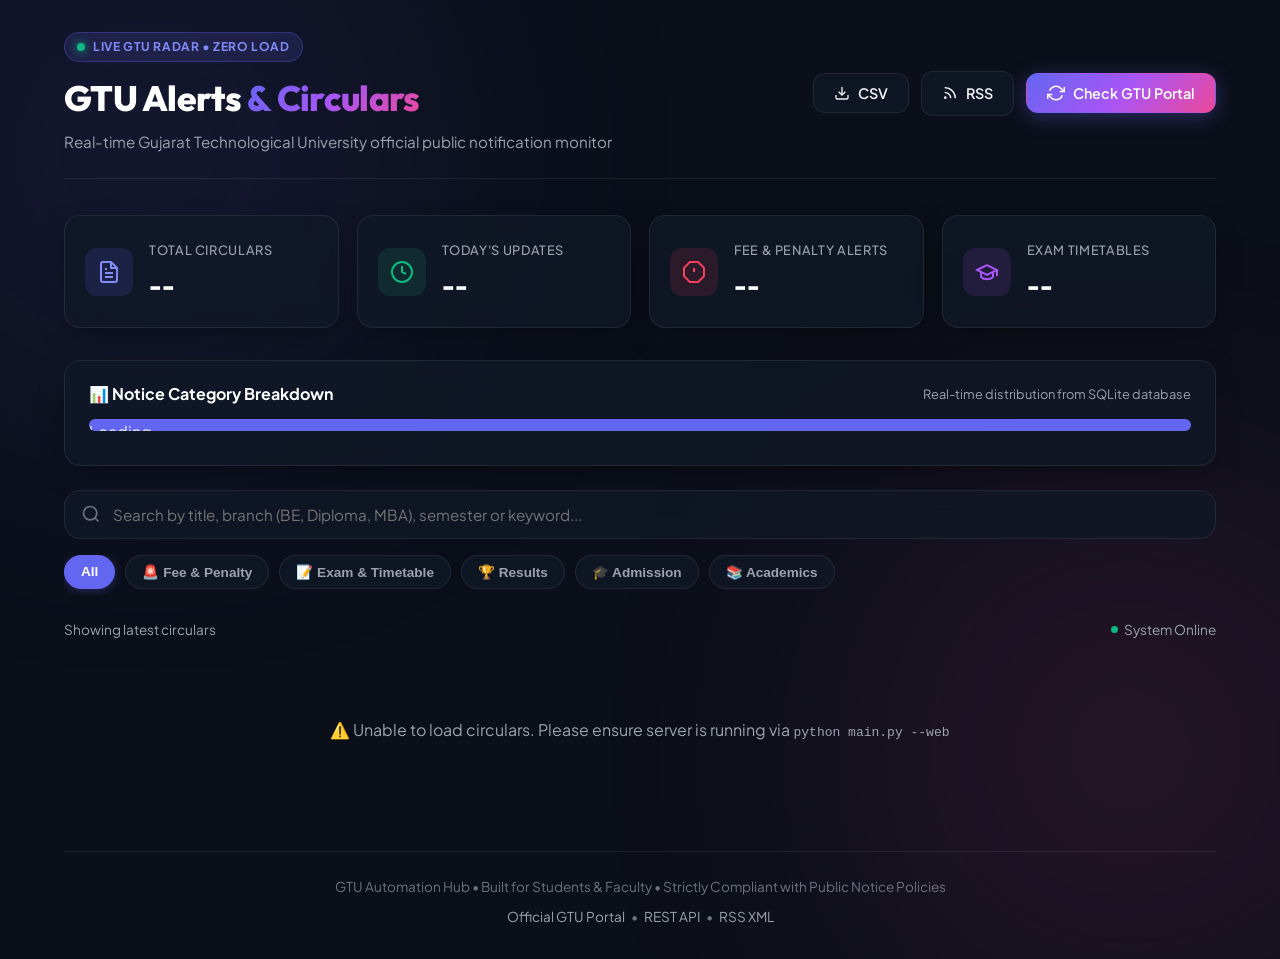
==== index.html @ a93003b1 "feat: add root index.html for GitHub Pages entrypoint" ====
<!DOCTYPE html>
<html lang="en">
<head>
    <meta charset="UTF-8">
    <meta http-equiv="refresh" content="0; url=web/index.html">
    <title>GTU Alerts Portal</title>
    <script type="text/javascript">
        window.location.href = "web/index.html";
    </script>
</head>
<body style="background: #0b0f19; color: #fff; font-family: sans-serif; display: flex; align-items: center; justify-content: center; height: 100vh; margin: 0;">
    <div style="text-align: center;">
        <h2 style="color: #6366f1;">GTU Alerts & Circulars Portal</h2>
        <p>Redirecting to dashboard...</p>
        <p><a href="web/index.html" style="color: #38bdf8;">Click here if you are not redirected automatically</a></p>
    </div>
</body>
</html>
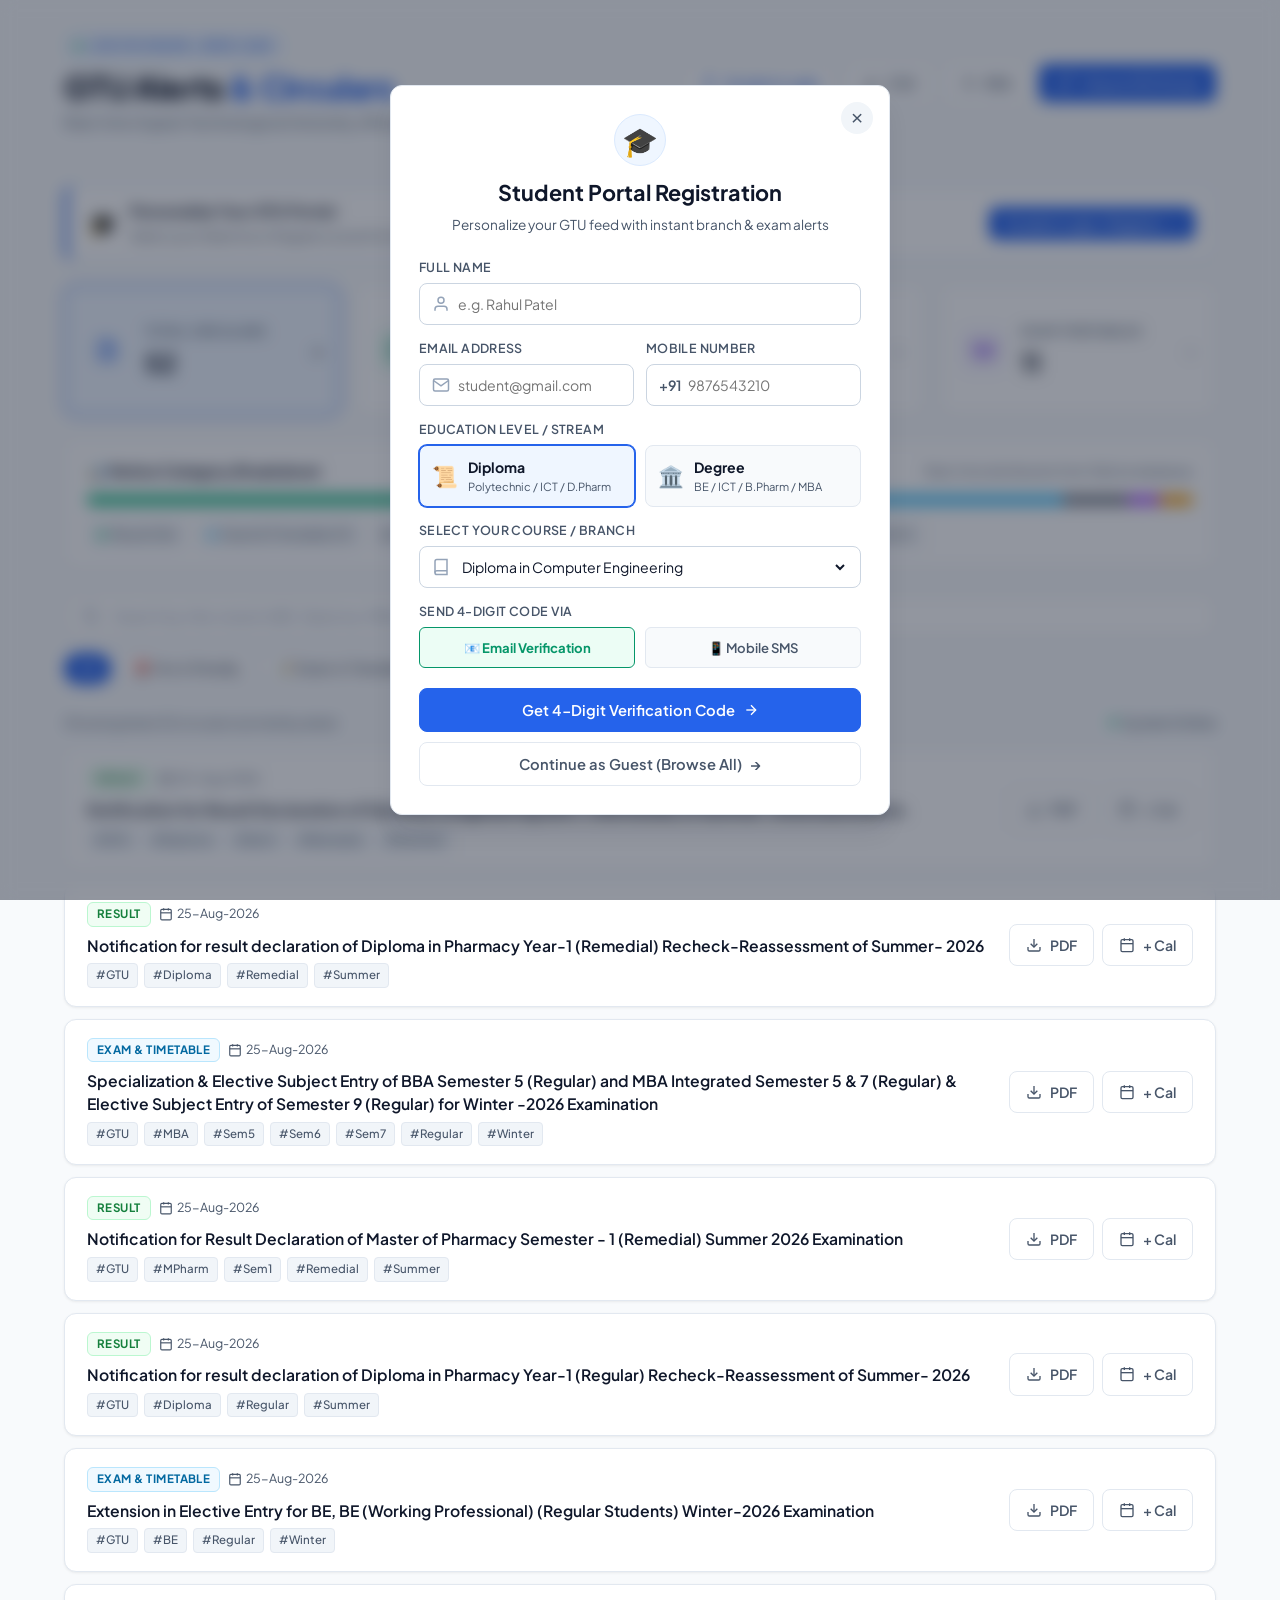
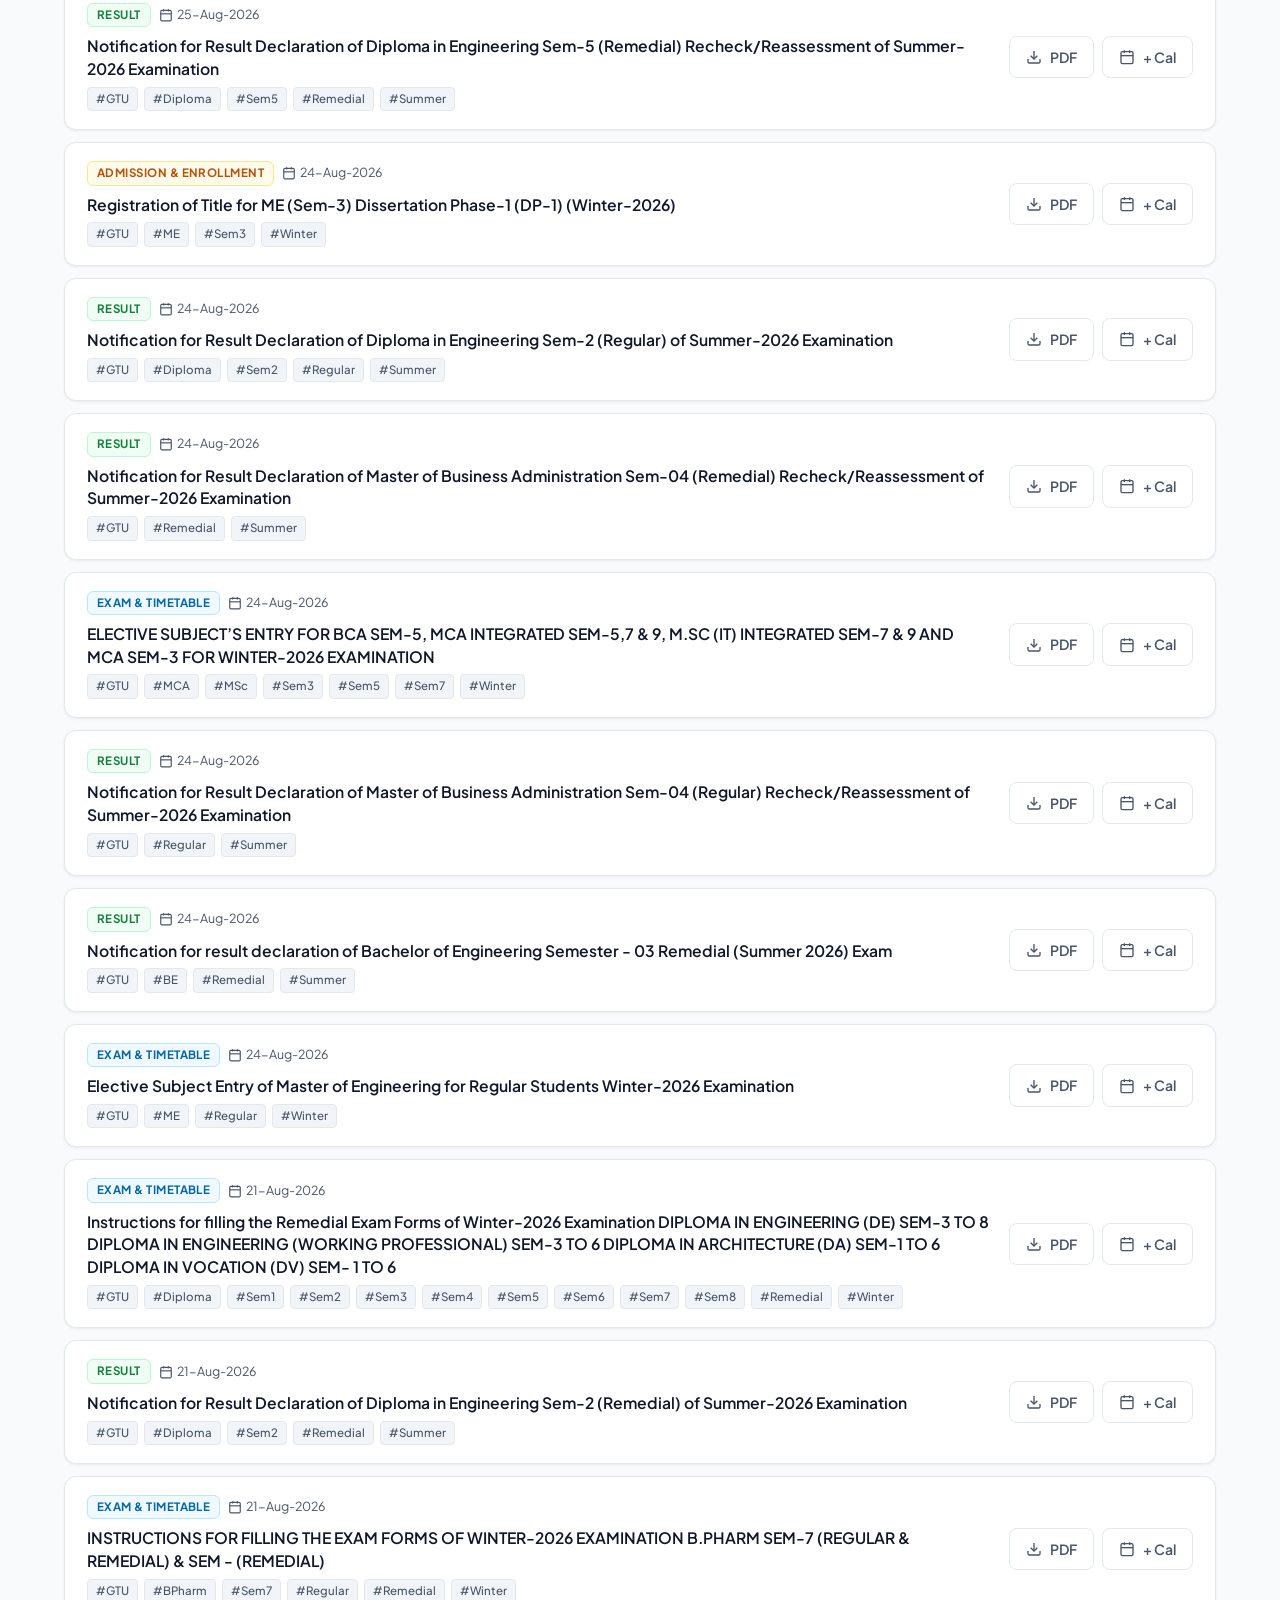
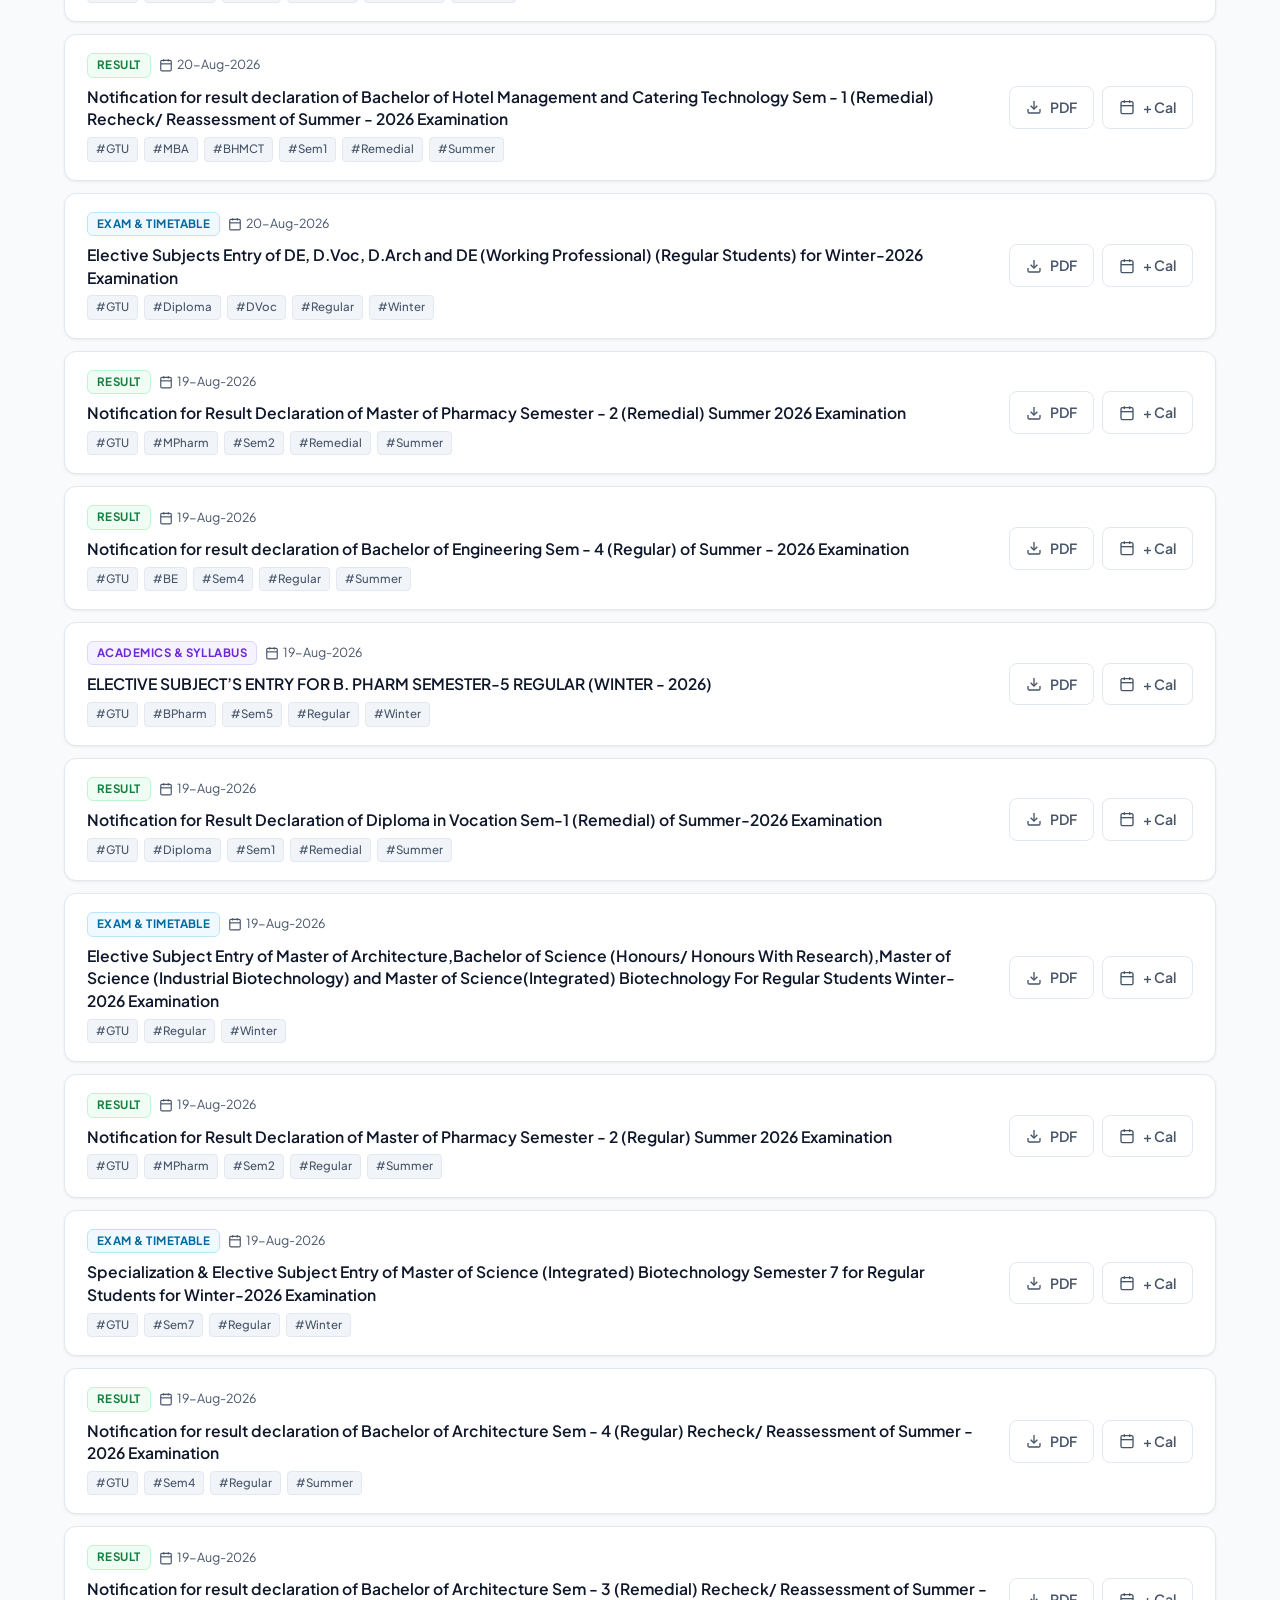
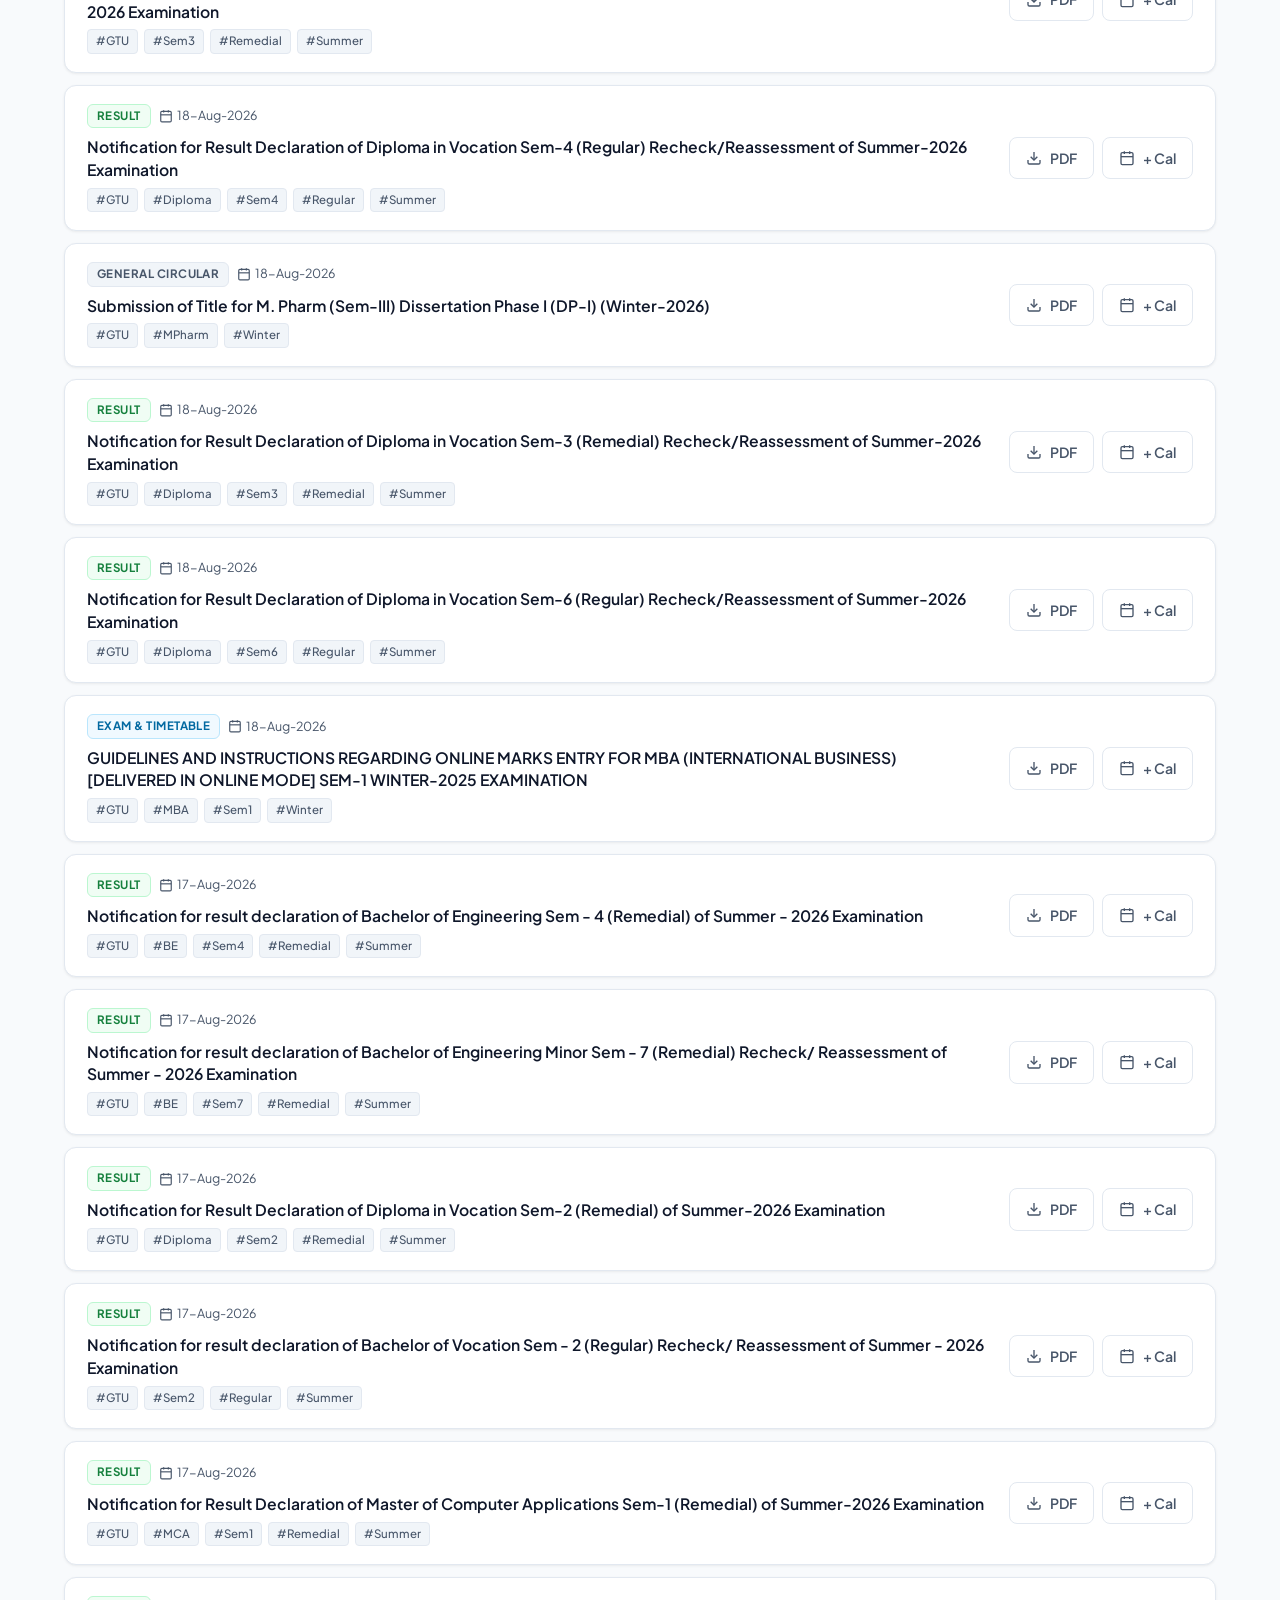
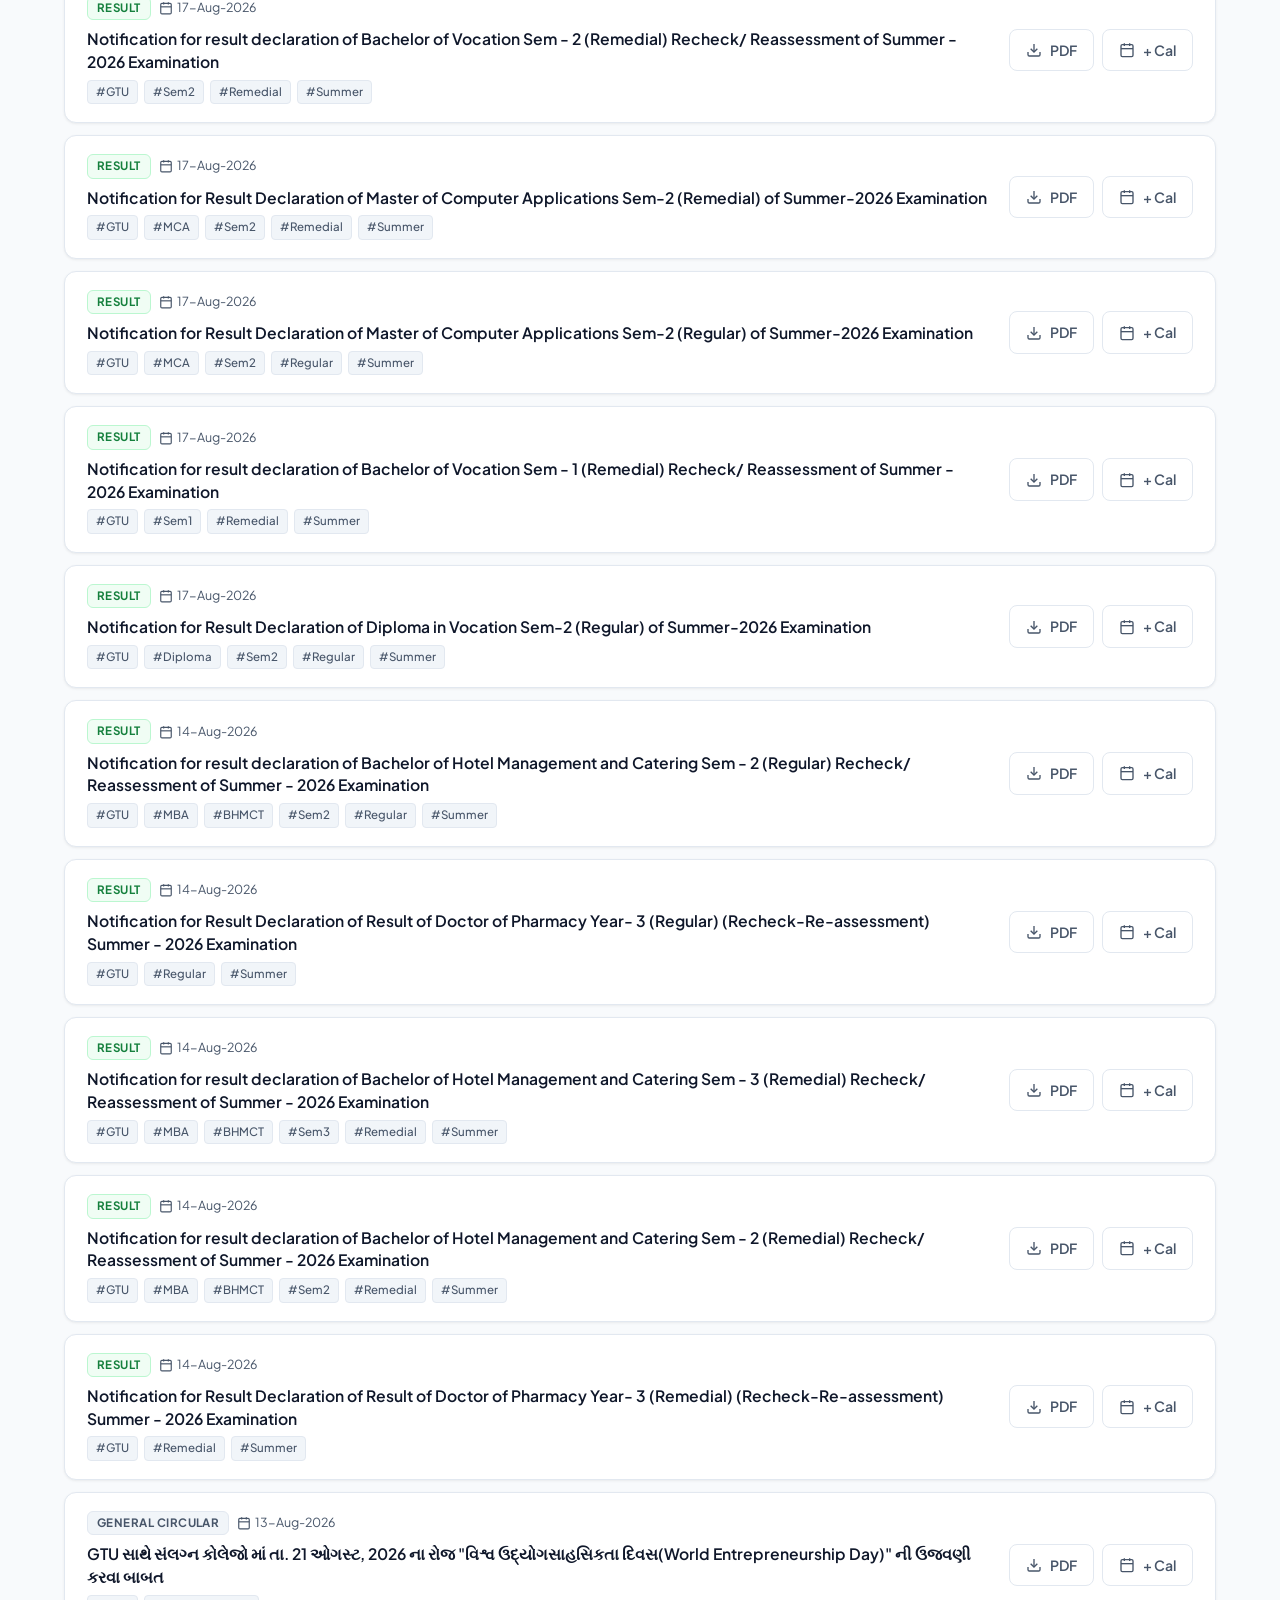
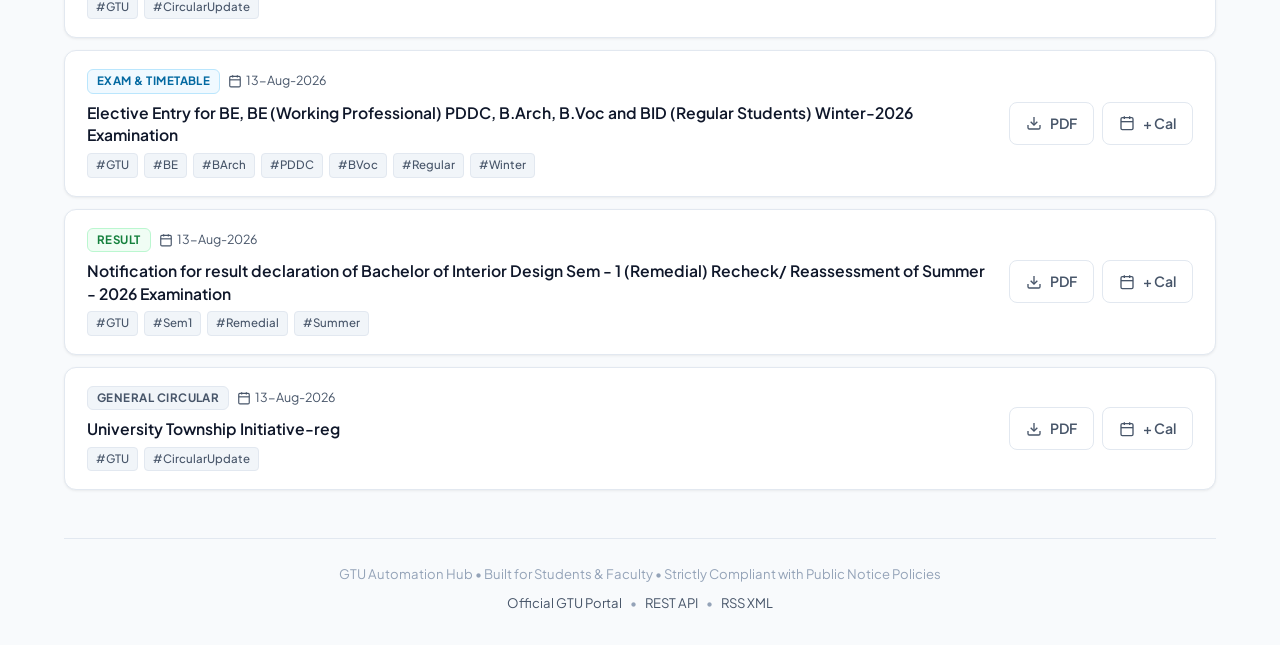
==== commit b5e72872: "feat: light theme UI, ICT diploma course, and zero-server GitHub Pages support" ====
--- a/index.html
+++ b/index.html
@@ -2,17 +2,18 @@
 <html lang="en">
 <head>
     <meta charset="UTF-8">
+    <meta name="viewport" content="width=device-width, initial-scale=1.0">
     <meta http-equiv="refresh" content="0; url=web/index.html">
     <title>GTU Alerts Portal</title>
     <script type="text/javascript">
         window.location.href = "web/index.html";
     </script>
 </head>
-<body style="background: #0b0f19; color: #fff; font-family: sans-serif; display: flex; align-items: center; justify-content: center; height: 100vh; margin: 0;">
-    <div style="text-align: center;">
-        <h2 style="color: #6366f1;">GTU Alerts & Circulars Portal</h2>
-        <p>Redirecting to dashboard...</p>
-        <p><a href="web/index.html" style="color: #38bdf8;">Click here if you are not redirected automatically</a></p>
+<body style="background: #f8fafc; color: #0f172a; font-family: -apple-system, BlinkMacSystemFont, 'Segoe UI', Roboto, sans-serif; display: flex; align-items: center; justify-content: center; height: 100vh; margin: 0;">
+    <div style="text-align: center; padding: 24px;">
+        <h2 style="color: #2563eb; font-size: 1.5rem; margin-bottom: 8px;">GTU Alerts & Circulars Portal</h2>
+        <p style="color: #64748b; font-size: 0.95rem;">Opening dashboard...</p>
+        <p><a href="web/index.html" style="color: #2563eb; font-weight: 600; text-decoration: none;">Click here if you are not redirected automatically &rarr;</a></p>
     </div>
 </body>
 </html>
